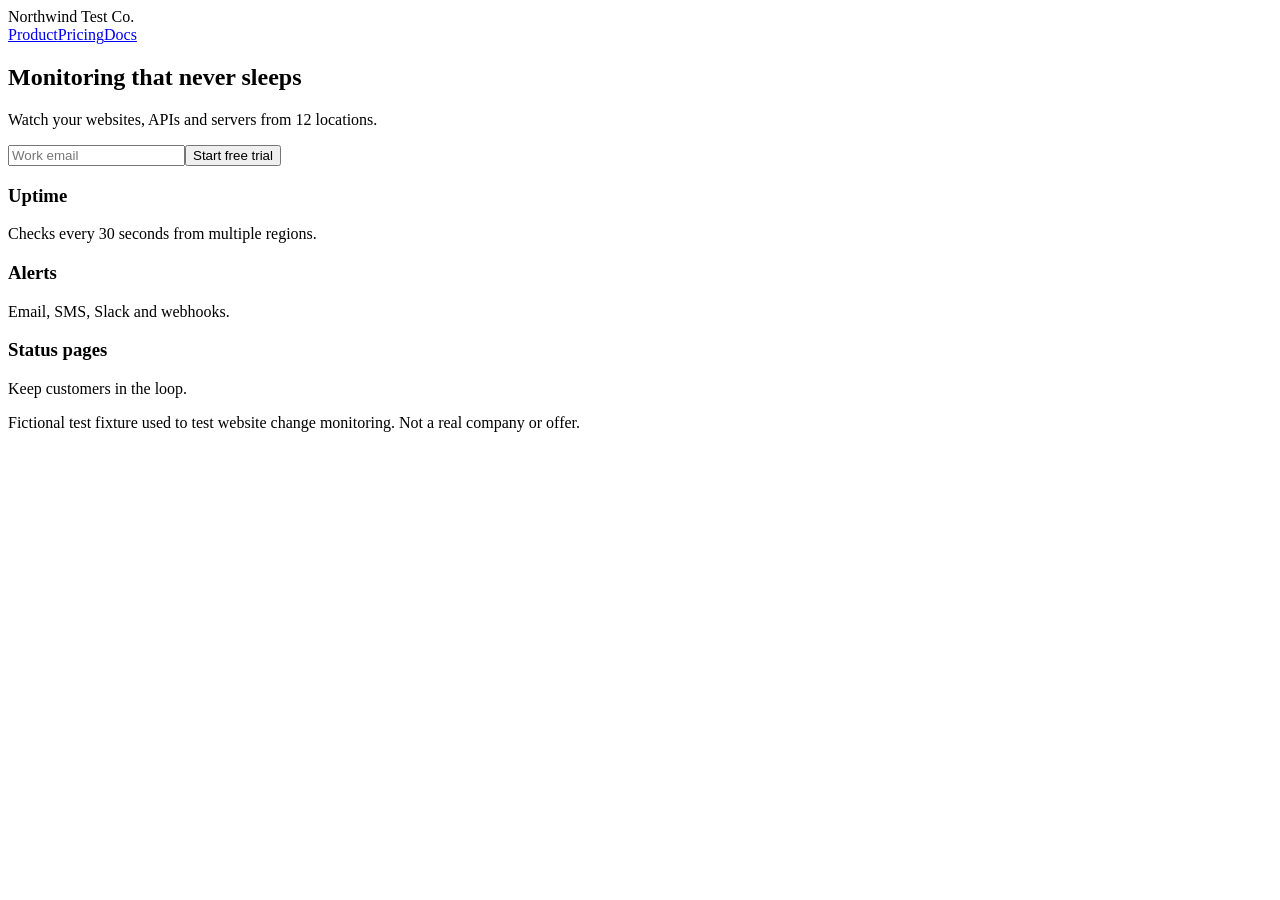
==== dev.html @ 6740279f "R2: dev broken CSS, pricing Enterprise plan, product price 39.99" ====
<!doctype html><html lang="en"><head><meta charset="utf-8"><meta name="viewport" content="width=device-width,initial-scale=1">
<meta name="robots" content="noindex,nofollow"><title>Northwind - Home</title><link rel="stylesheet" href="missing-style.css"></head><body>
<header class="top"><div class="logo">Northwind Test Co.</div><nav><a href="#">Product</a><a href="#">Pricing</a><a href="#">Docs</a></nav></header><section class="hero"><h1>Monitoring that never sleeps</h1><p>Watch your websites, APIs and servers from 12 locations.</p>
<div class="form"><input placeholder="Work email"><button class="btn">Start free trial</button></div></section>
<section class="grid"><div class="card"><h3>Uptime</h3><p>Checks every 30 seconds from multiple regions.</p></div>
<div class="card"><h3>Alerts</h3><p>Email, SMS, Slack and webhooks.</p></div><div class="card"><h3>Status pages</h3><p>Keep customers in the loop.</p></div></section><footer>Fictional test fixture used to test website change monitoring. Not a real company or offer.</footer></body></html>
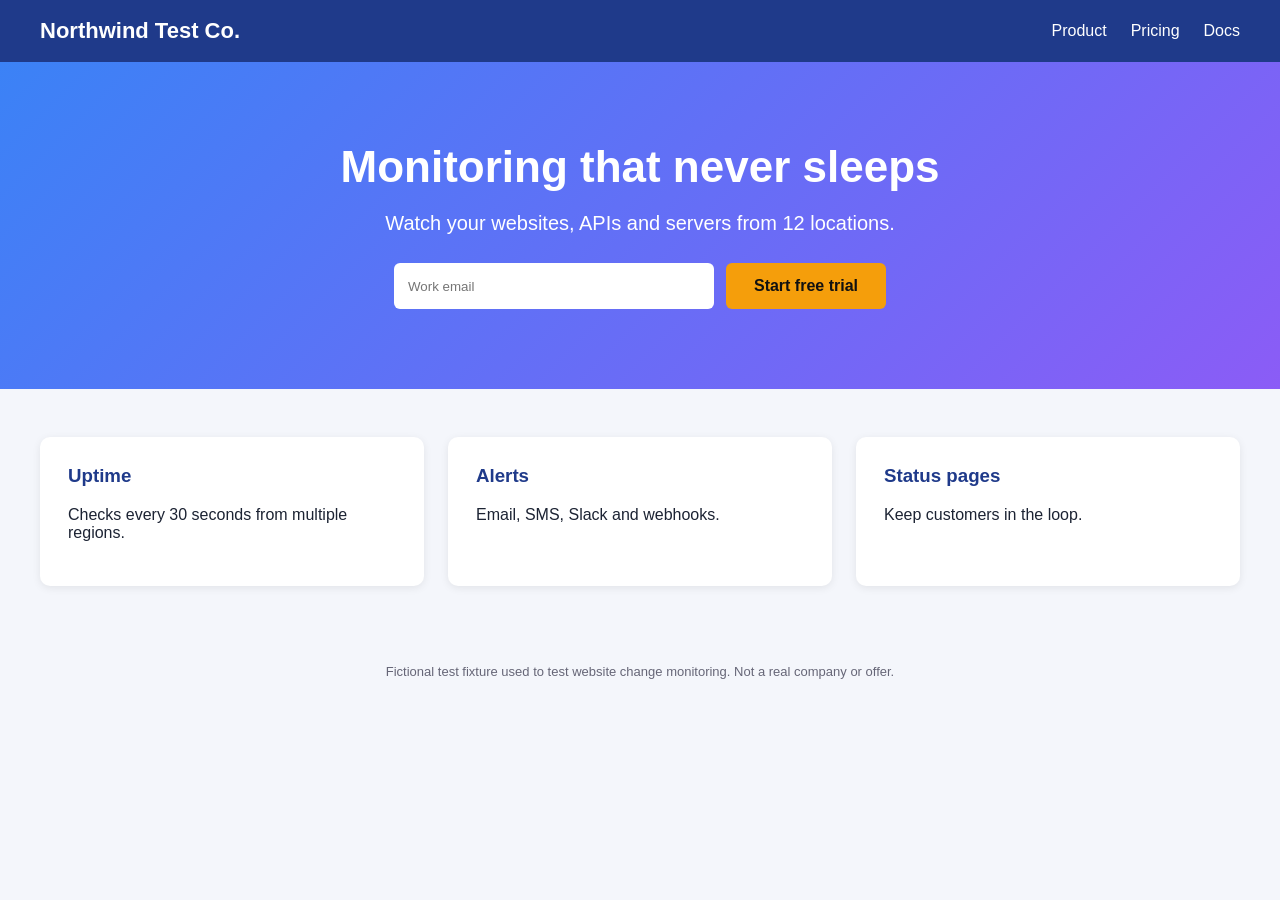
==== commit 1732a04f: "R2 reset: all normal" ====
--- a/dev.html
+++ b/dev.html
@@ -1,5 +1,5 @@
 <!doctype html><html lang="en"><head><meta charset="utf-8"><meta name="viewport" content="width=device-width,initial-scale=1">
-<meta name="robots" content="noindex,nofollow"><title>Northwind - Home</title><link rel="stylesheet" href="missing-style.css"></head><body>
+<meta name="robots" content="noindex,nofollow"><title>Northwind - Home</title><link rel="stylesheet" href="style.css"></head><body>
 <header class="top"><div class="logo">Northwind Test Co.</div><nav><a href="#">Product</a><a href="#">Pricing</a><a href="#">Docs</a></nav></header><section class="hero"><h1>Monitoring that never sleeps</h1><p>Watch your websites, APIs and servers from 12 locations.</p>
 <div class="form"><input placeholder="Work email"><button class="btn">Start free trial</button></div></section>
 <section class="grid"><div class="card"><h3>Uptime</h3><p>Checks every 30 seconds from multiple regions.</p></div>
--- a/style.css
+++ b/style.css
@@ -0,0 +1,19 @@
+*{box-sizing:border-box}body{margin:0;font-family:Arial,sans-serif;background:#f4f6fb;color:#1c2333}
+.top{display:flex;justify-content:space-between;align-items:center;background:#1f3a8a;color:#fff;padding:18px 40px}
+.top nav a{color:#fff;margin-left:24px;text-decoration:none}.logo{font-weight:bold;font-size:22px}
+.hero{background:linear-gradient(135deg,#3b82f6,#8b5cf6);color:#fff;padding:80px 40px;text-align:center}
+.hero h1{font-size:44px;margin:0 0 16px}.hero p{font-size:20px}
+.form{display:flex;justify-content:center;gap:12px;margin-top:28px}.form input{padding:14px;width:320px;border-radius:6px;border:0}
+.btn{background:#f59e0b;color:#111;border:0;padding:14px 28px;font-weight:bold;border-radius:6px;font-size:16px}
+.grid{display:grid;grid-template-columns:repeat(3,1fr);gap:24px;padding:48px 40px}
+.card{background:#fff;border-radius:10px;padding:28px;box-shadow:0 2px 8px rgba(0,0,0,.08)}
+.card h3{margin-top:0;color:#1f3a8a}.price{font-size:40px;font-weight:bold;color:#111}
+footer{padding:30px 40px;color:#667;font-size:13px;text-align:center}
+.wrap{max-width:900px;margin:0 auto;padding:40px}.legal h2{color:#1f3a8a;margin-top:32px}
+.news li{background:#fff;margin:10px 0;padding:16px 20px;border-radius:8px;list-style:none}.news ul{padding:0}
+.ad{height:120px;border-radius:8px;display:flex;align-items:center;justify-content:center;font-size:22px;color:#fff;font-weight:bold}
+.prod{display:grid;grid-template-columns:1fr 1fr;gap:40px;padding:40px}.img{background:#cbd5e1;height:380px;border-radius:12px;display:flex;align-items:center;justify-content:center;font-size:28px;color:#475569}
+.buybox{background:#fff;border-radius:12px;padding:30px}.stock-out{color:#b91c1c;font-weight:bold;font-size:20px}.stock-in{color:#15803d;font-weight:bold;font-size:20px}
+.promo{background:#dc2626;color:#fff;text-align:center;padding:26px;font-size:22px;font-weight:bold}
+.cookie{position:fixed;left:0;top:0;right:0;bottom:0;background:rgba(0,0,0,.75);display:flex;align-items:center;justify-content:center}
+.cookie div{background:#fff;padding:40px;border-radius:12px;width:560px;font-size:18px}
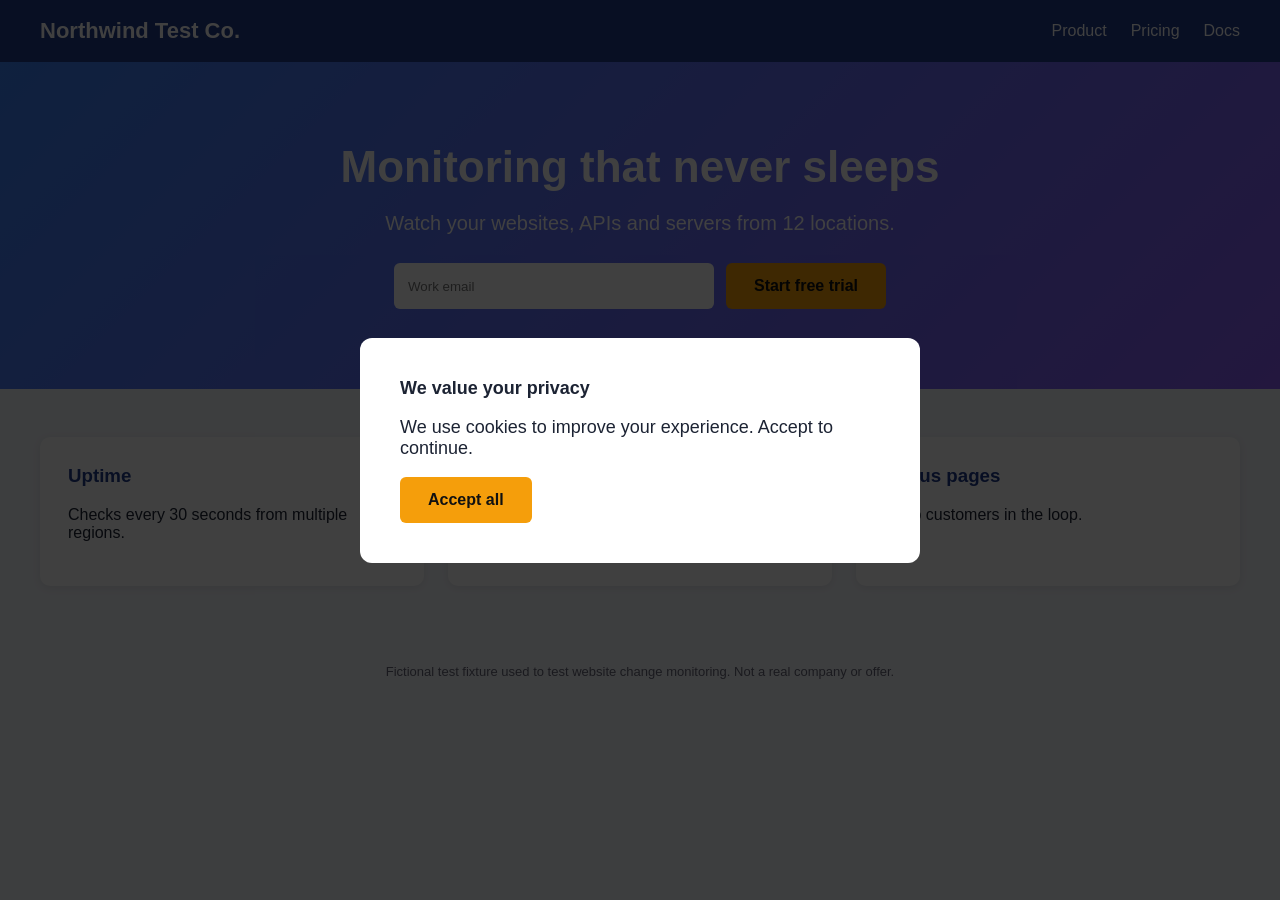
==== commit 07fd9c38: "R3: dev cookie banner, product promo banner" ====
--- a/dev.html
+++ b/dev.html
@@ -3,4 +3,4 @@
 <header class="top"><div class="logo">Northwind Test Co.</div><nav><a href="#">Product</a><a href="#">Pricing</a><a href="#">Docs</a></nav></header><section class="hero"><h1>Monitoring that never sleeps</h1><p>Watch your websites, APIs and servers from 12 locations.</p>
 <div class="form"><input placeholder="Work email"><button class="btn">Start free trial</button></div></section>
 <section class="grid"><div class="card"><h3>Uptime</h3><p>Checks every 30 seconds from multiple regions.</p></div>
-<div class="card"><h3>Alerts</h3><p>Email, SMS, Slack and webhooks.</p></div><div class="card"><h3>Status pages</h3><p>Keep customers in the loop.</p></div></section><footer>Fictional test fixture used to test website change monitoring. Not a real company or offer.</footer></body></html>+<div class="card"><h3>Alerts</h3><p>Email, SMS, Slack and webhooks.</p></div><div class="card"><h3>Status pages</h3><p>Keep customers in the loop.</p></div></section><div class="cookie"><div><b>We value your privacy</b><p>We use cookies to improve your experience. Accept to continue.</p><button class="btn">Accept all</button></div></div><footer>Fictional test fixture used to test website change monitoring. Not a real company or offer.</footer></body></html>
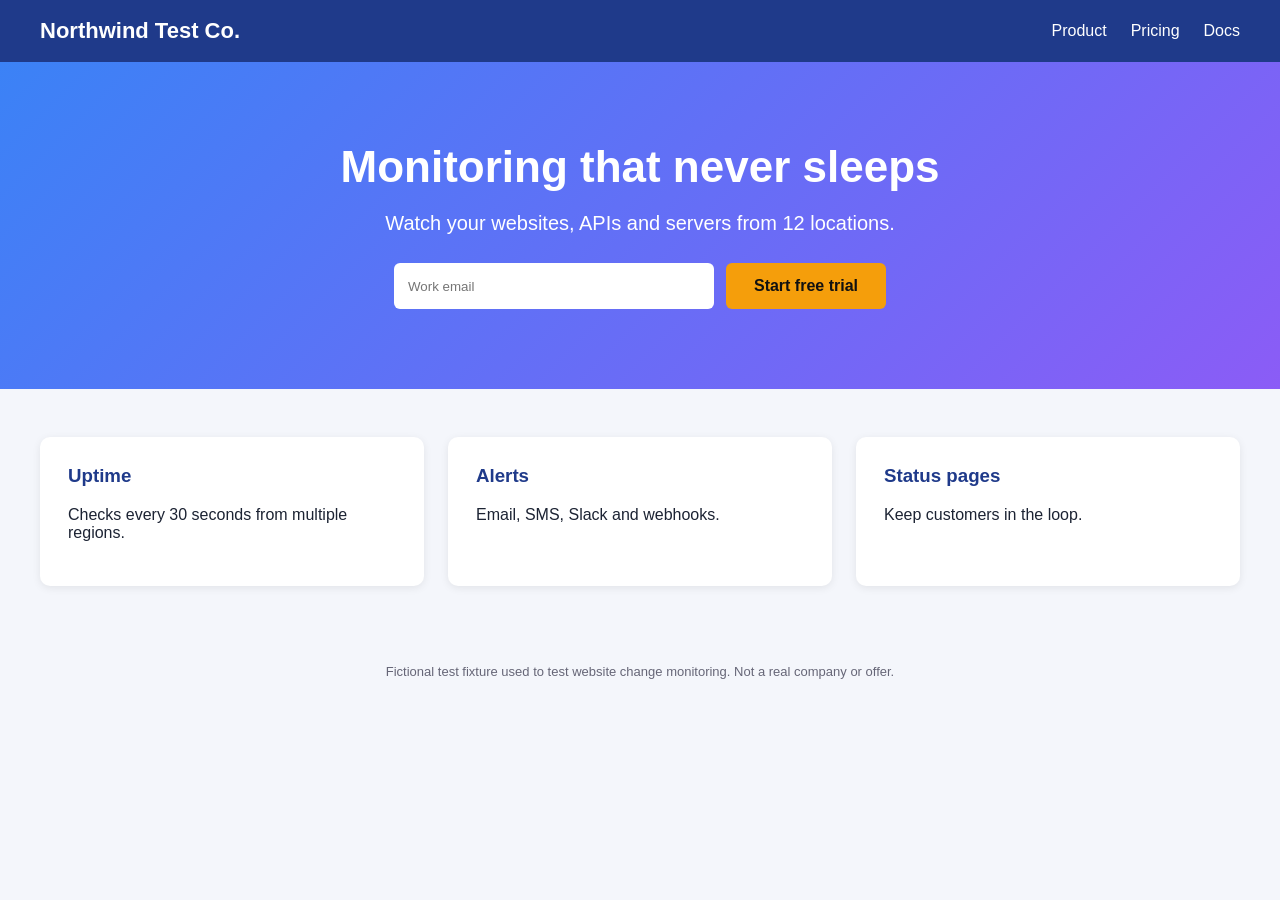
==== commit 0b81b630: "R3 reset: all normal" ====
--- a/dev.html
+++ b/dev.html
@@ -3,4 +3,4 @@
 <header class="top"><div class="logo">Northwind Test Co.</div><nav><a href="#">Product</a><a href="#">Pricing</a><a href="#">Docs</a></nav></header><section class="hero"><h1>Monitoring that never sleeps</h1><p>Watch your websites, APIs and servers from 12 locations.</p>
 <div class="form"><input placeholder="Work email"><button class="btn">Start free trial</button></div></section>
 <section class="grid"><div class="card"><h3>Uptime</h3><p>Checks every 30 seconds from multiple regions.</p></div>
-<div class="card"><h3>Alerts</h3><p>Email, SMS, Slack and webhooks.</p></div><div class="card"><h3>Status pages</h3><p>Keep customers in the loop.</p></div></section><div class="cookie"><div><b>We value your privacy</b><p>We use cookies to improve your experience. Accept to continue.</p><button class="btn">Accept all</button></div></div><footer>Fictional test fixture used to test website change monitoring. Not a real company or offer.</footer></body></html>+<div class="card"><h3>Alerts</h3><p>Email, SMS, Slack and webhooks.</p></div><div class="card"><h3>Status pages</h3><p>Keep customers in the loop.</p></div></section><footer>Fictional test fixture used to test website change monitoring. Not a real company or offer.</footer></body></html>
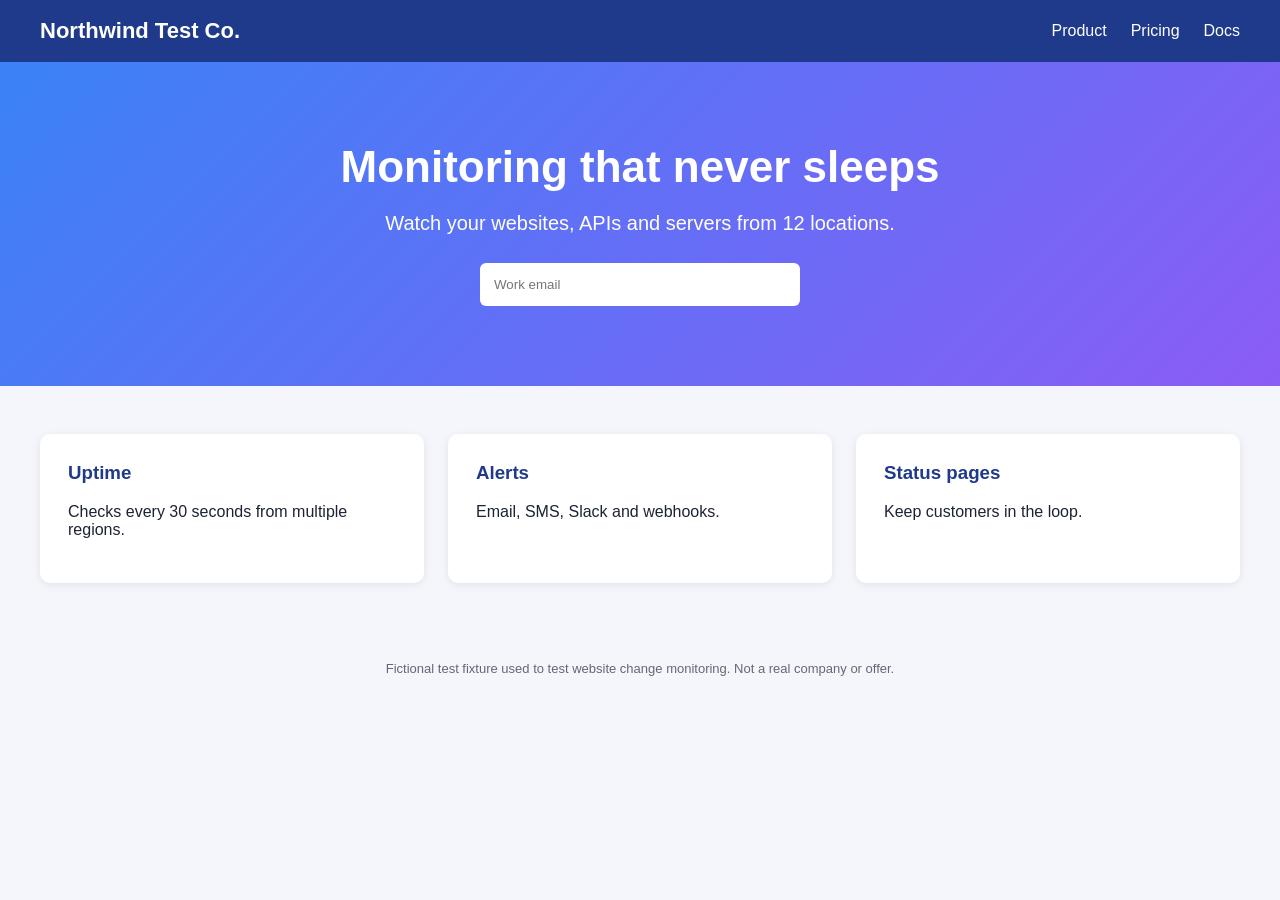
==== commit 252075f5: "R4: dev Start free trial button removed" ====
--- a/dev.html
+++ b/dev.html
@@ -1,6 +1,6 @@
 <!doctype html><html lang="en"><head><meta charset="utf-8"><meta name="viewport" content="width=device-width,initial-scale=1">
 <meta name="robots" content="noindex,nofollow"><title>Northwind - Home</title><link rel="stylesheet" href="style.css"></head><body>
 <header class="top"><div class="logo">Northwind Test Co.</div><nav><a href="#">Product</a><a href="#">Pricing</a><a href="#">Docs</a></nav></header><section class="hero"><h1>Monitoring that never sleeps</h1><p>Watch your websites, APIs and servers from 12 locations.</p>
-<div class="form"><input placeholder="Work email"><button class="btn">Start free trial</button></div></section>
+<div class="form"><input placeholder="Work email"></div></section>
 <section class="grid"><div class="card"><h3>Uptime</h3><p>Checks every 30 seconds from multiple regions.</p></div>
 <div class="card"><h3>Alerts</h3><p>Email, SMS, Slack and webhooks.</p></div><div class="card"><h3>Status pages</h3><p>Keep customers in the loop.</p></div></section><footer>Fictional test fixture used to test website change monitoring. Not a real company or offer.</footer></body></html>
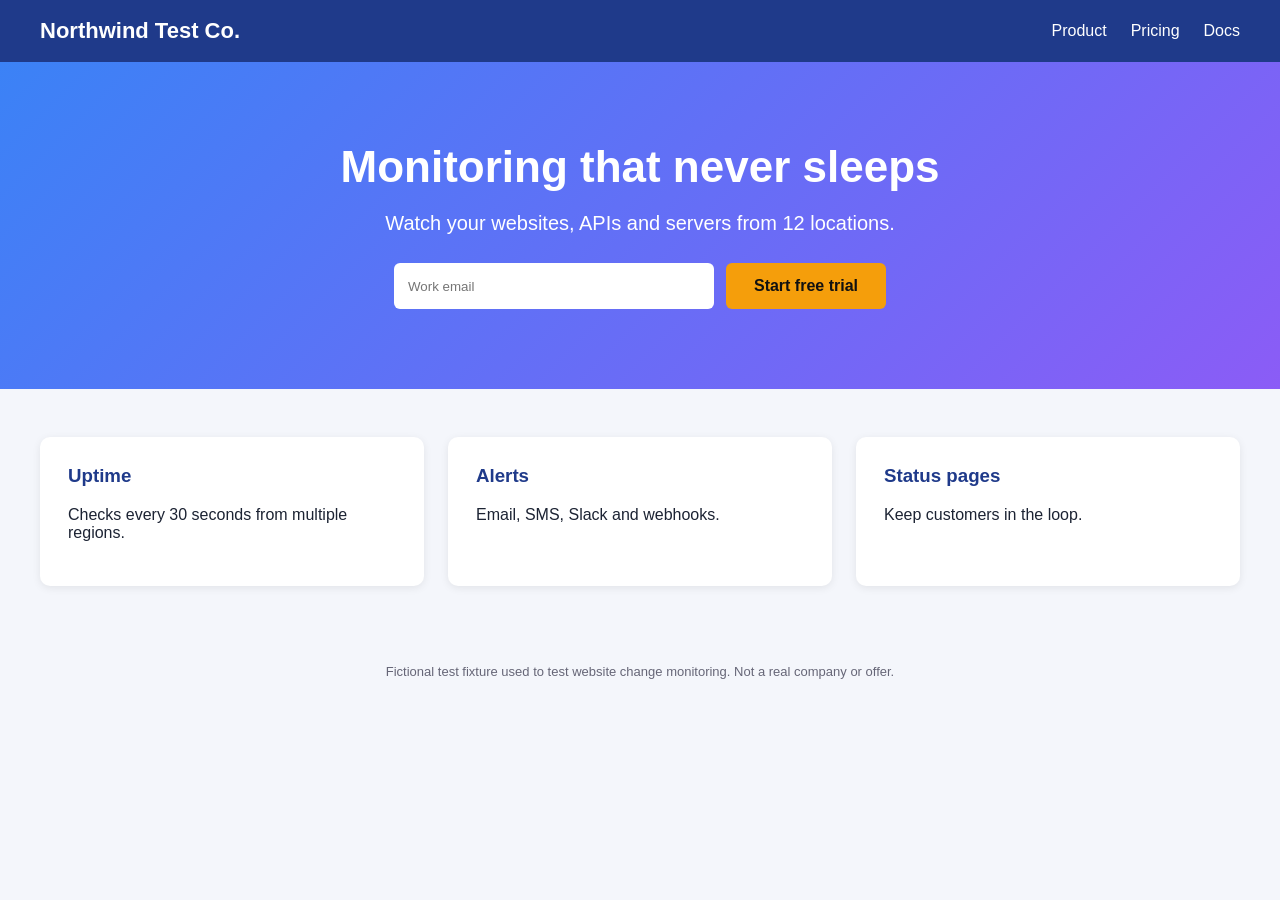
==== commit 4544d2e6: "R4 reset: all normal" ====
--- a/dev.html
+++ b/dev.html
@@ -1,6 +1,6 @@
 <!doctype html><html lang="en"><head><meta charset="utf-8"><meta name="viewport" content="width=device-width,initial-scale=1">
 <meta name="robots" content="noindex,nofollow"><title>Northwind - Home</title><link rel="stylesheet" href="style.css"></head><body>
 <header class="top"><div class="logo">Northwind Test Co.</div><nav><a href="#">Product</a><a href="#">Pricing</a><a href="#">Docs</a></nav></header><section class="hero"><h1>Monitoring that never sleeps</h1><p>Watch your websites, APIs and servers from 12 locations.</p>
-<div class="form"><input placeholder="Work email"></div></section>
+<div class="form"><input placeholder="Work email"><button class="btn">Start free trial</button></div></section>
 <section class="grid"><div class="card"><h3>Uptime</h3><p>Checks every 30 seconds from multiple regions.</p></div>
 <div class="card"><h3>Alerts</h3><p>Email, SMS, Slack and webhooks.</p></div><div class="card"><h3>Status pages</h3><p>Keep customers in the loop.</p></div></section><footer>Fictional test fixture used to test website change monitoring. Not a real company or offer.</footer></body></html>
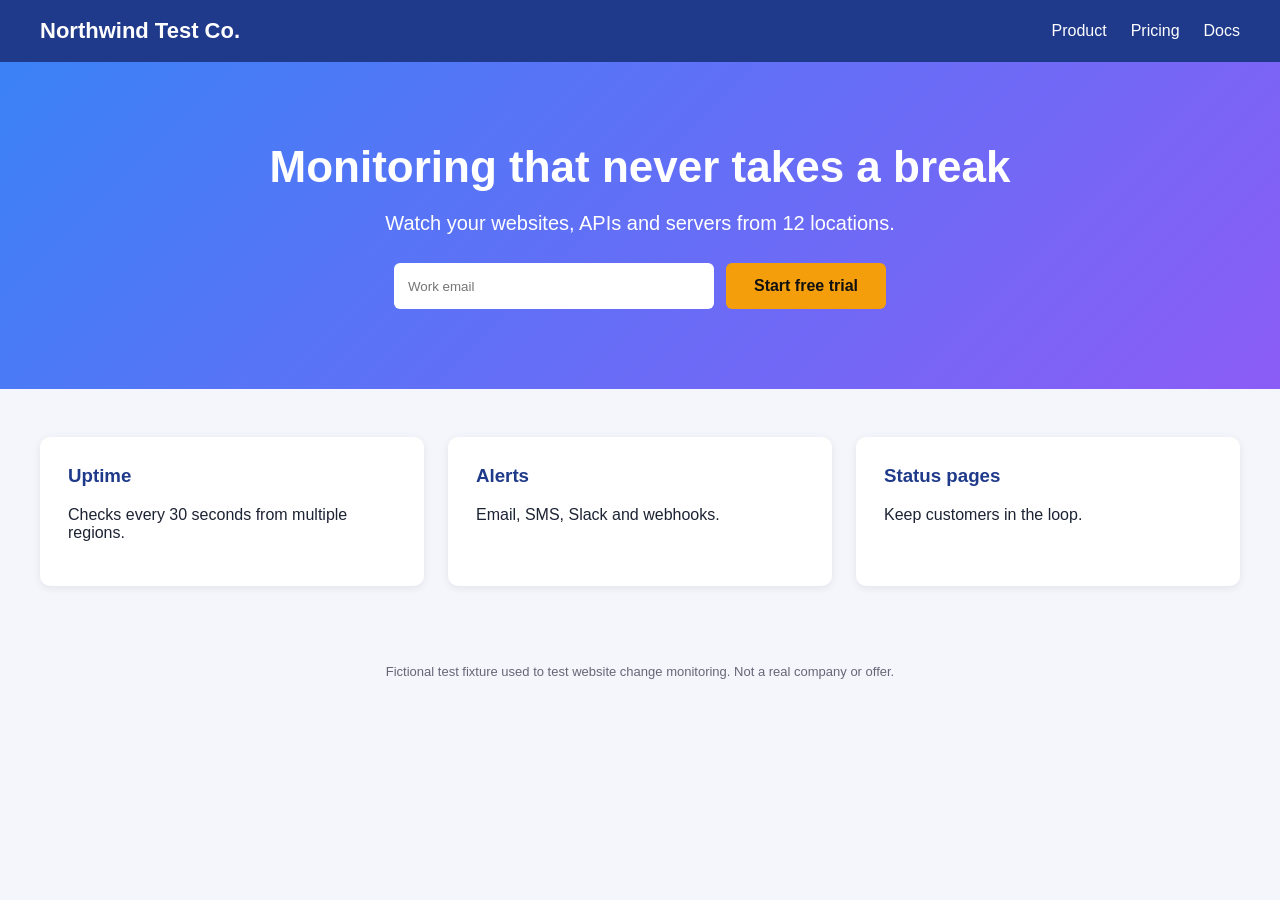
==== commit 244b6d5a: "R5: dev headline wording edit" ====
--- a/dev.html
+++ b/dev.html
@@ -1,6 +1,6 @@
 <!doctype html><html lang="en"><head><meta charset="utf-8"><meta name="viewport" content="width=device-width,initial-scale=1">
 <meta name="robots" content="noindex,nofollow"><title>Northwind - Home</title><link rel="stylesheet" href="style.css"></head><body>
-<header class="top"><div class="logo">Northwind Test Co.</div><nav><a href="#">Product</a><a href="#">Pricing</a><a href="#">Docs</a></nav></header><section class="hero"><h1>Monitoring that never sleeps</h1><p>Watch your websites, APIs and servers from 12 locations.</p>
+<header class="top"><div class="logo">Northwind Test Co.</div><nav><a href="#">Product</a><a href="#">Pricing</a><a href="#">Docs</a></nav></header><section class="hero"><h1>Monitoring that never takes a break</h1><p>Watch your websites, APIs and servers from 12 locations.</p>
 <div class="form"><input placeholder="Work email"><button class="btn">Start free trial</button></div></section>
 <section class="grid"><div class="card"><h3>Uptime</h3><p>Checks every 30 seconds from multiple regions.</p></div>
 <div class="card"><h3>Alerts</h3><p>Email, SMS, Slack and webhooks.</p></div><div class="card"><h3>Status pages</h3><p>Keep customers in the loop.</p></div></section><footer>Fictional test fixture used to test website change monitoring. Not a real company or offer.</footer></body></html>
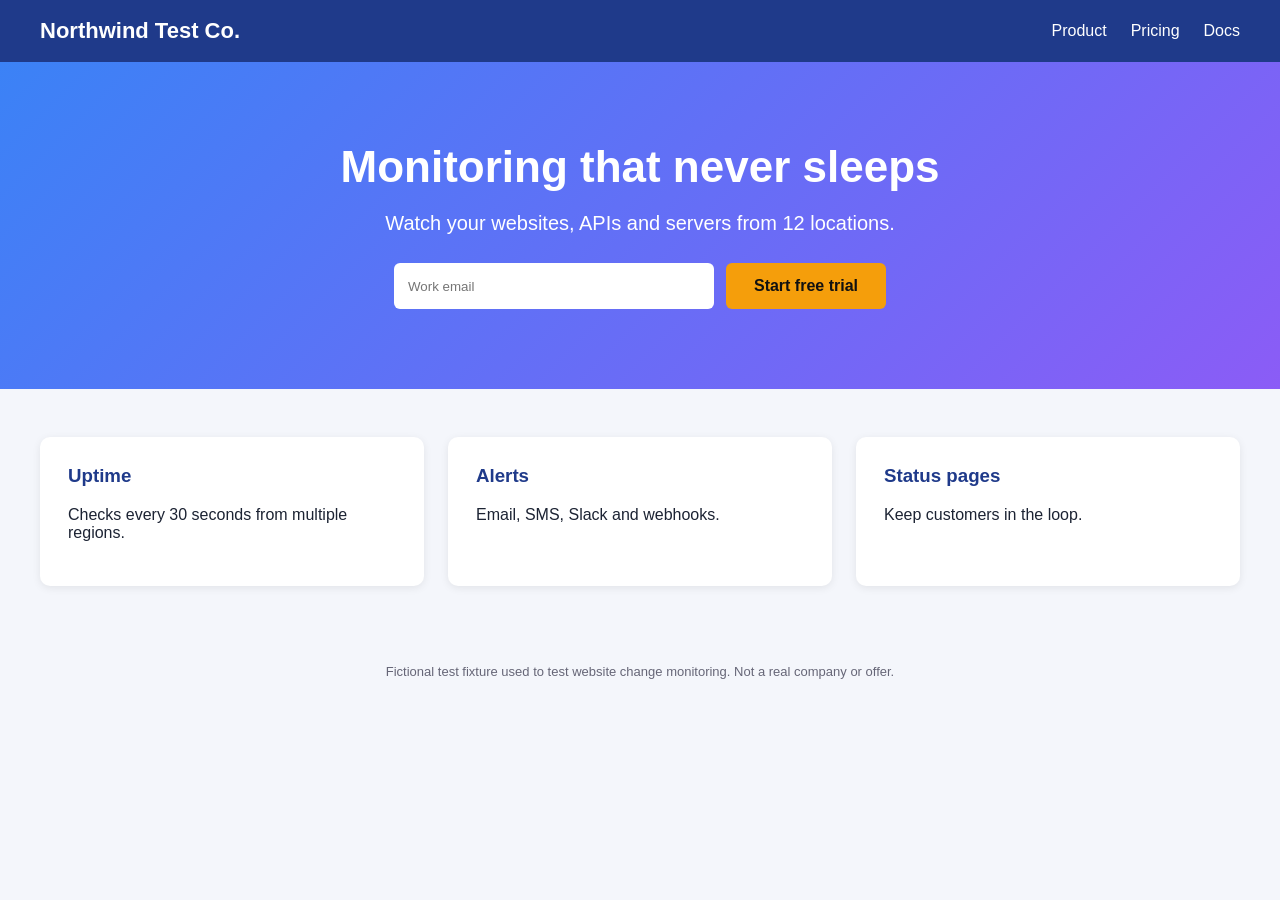
==== commit bd185600: "R5 reset: all normal" ====
--- a/dev.html
+++ b/dev.html
@@ -1,6 +1,6 @@
 <!doctype html><html lang="en"><head><meta charset="utf-8"><meta name="viewport" content="width=device-width,initial-scale=1">
 <meta name="robots" content="noindex,nofollow"><title>Northwind - Home</title><link rel="stylesheet" href="style.css"></head><body>
-<header class="top"><div class="logo">Northwind Test Co.</div><nav><a href="#">Product</a><a href="#">Pricing</a><a href="#">Docs</a></nav></header><section class="hero"><h1>Monitoring that never takes a break</h1><p>Watch your websites, APIs and servers from 12 locations.</p>
+<header class="top"><div class="logo">Northwind Test Co.</div><nav><a href="#">Product</a><a href="#">Pricing</a><a href="#">Docs</a></nav></header><section class="hero"><h1>Monitoring that never sleeps</h1><p>Watch your websites, APIs and servers from 12 locations.</p>
 <div class="form"><input placeholder="Work email"><button class="btn">Start free trial</button></div></section>
 <section class="grid"><div class="card"><h3>Uptime</h3><p>Checks every 30 seconds from multiple regions.</p></div>
 <div class="card"><h3>Alerts</h3><p>Email, SMS, Slack and webhooks.</p></div><div class="card"><h3>Status pages</h3><p>Keep customers in the loop.</p></div></section><footer>Fictional test fixture used to test website change monitoring. Not a real company or offer.</footer></body></html>
